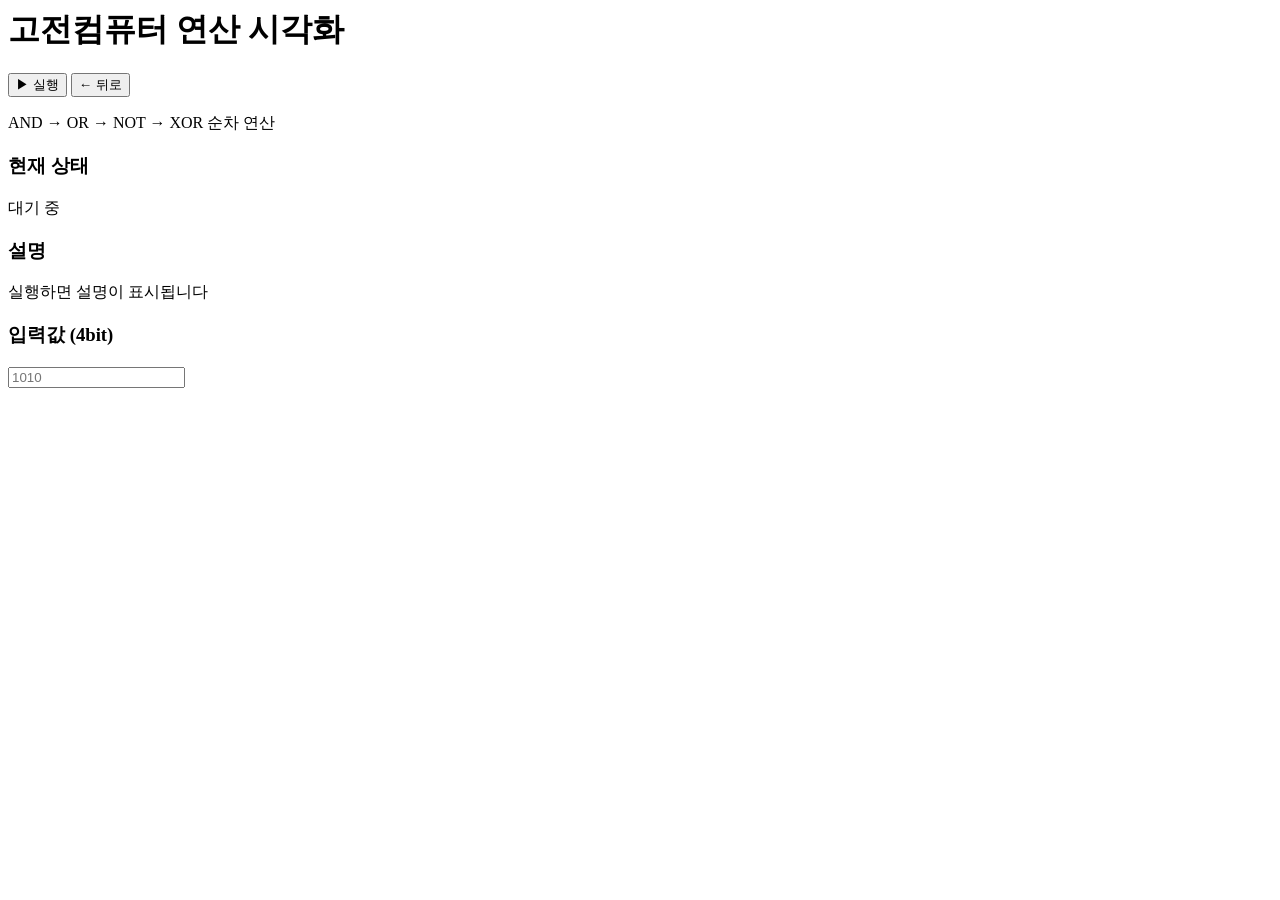
==== classical.html @ dd5c7c4c "Create classical.html" ====
<html lang="ko">

<head>
<meta charset="UTF-8">
<meta name="viewport" content="width=device-width, initial-scale=1.0">
<title>고전컴퓨터 시각화</title>

<link rel="stylesheet" href="classical.css">
  
<script src="classical.js"></script>
</head>

<body>

<main class="wrap">

    <header class="header">
        <div class="title-row">
            <h1>고전컴퓨터 연산 시각화</h1>
            <button id="runBtn">▶ 실행</button>
          <button id="backBtn">← 뒤로</button>
       
          
        </div>
        <p>AND → OR → NOT → XOR 순차 연산</p>
    </header>

    <section class="panel">

        <!-- 회로 -->
        <div class="circuit" id="circuit"></div>

        <!-- 설명 패널 -->
        <div class="side-info">

            <div class="block">
                <h3>현재 상태</h3>
                <div id="state">대기 중</div>
            </div>

            <div class="block">
                <h3>설명</h3>
                <div id="desc">실행하면 설명이 표시됩니다</div>
            </div>

            <div class="block">
                <h3>입력값 (4bit)</h3>
                <input id="inputValue" maxlength="4" placeholder="1010">
            </div>

        </div>

    </section>

</main>


</body>

</html>
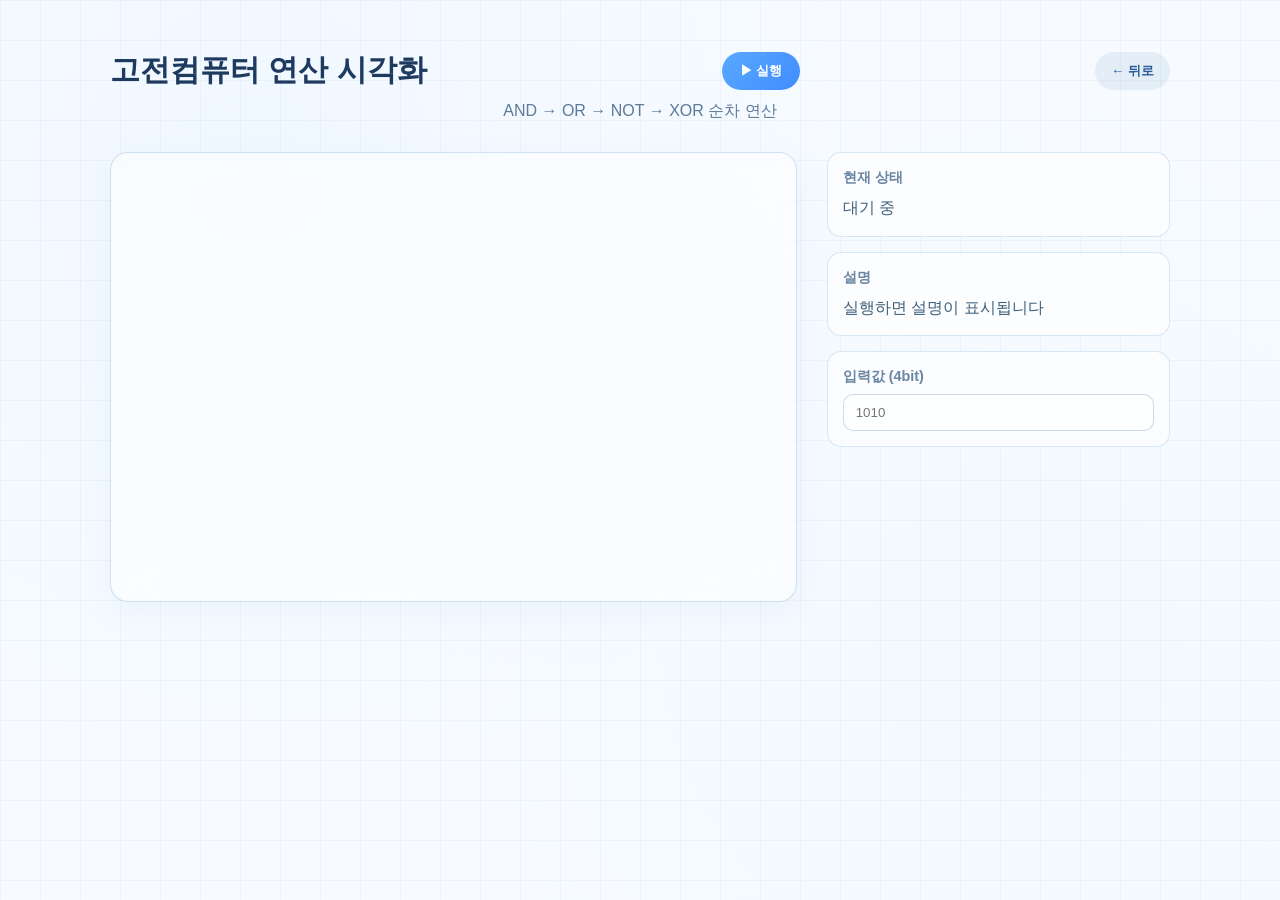
==== commit 22895ad6: "Update classical.html" ====
--- a/classical.html
+++ b/classical.html
@@ -6,7 +6,6 @@
 <title>고전컴퓨터 시각화</title>
 
 <link rel="stylesheet" href="classical.css">
-  
 <script src="classical.js"></script>
 </head>
 
--- a/classical.css
+++ b/classical.css
@@ -0,0 +1,259 @@
+/* =========================
+   기본
+========================= */
+
+* {
+    margin: 0;
+    padding: 0;
+    box-sizing: border-box;
+}
+
+body {
+    font-family: "Pretendard", "Noto Sans KR", sans-serif;
+
+    min-height: 100vh;
+
+    display: flex;
+    justify-content: center;
+
+    /* 🌤 하늘색 배경 + 격자 */
+    background-color: #f7fbff;
+
+    background-image:
+        radial-gradient(circle at 20% 20%, rgba(120,190,255,.06), transparent 50%),
+radial-gradient(circle at 80% 70%, rgba(160,210,255,.05), transparent 55%),
+linear-gradient(rgba(180,190,210,.12) 1px, transparent 1px),
+linear-gradient(90deg, rgba(180,190,210,.12) 1px, transparent 1px);
+
+    background-size:
+        auto,
+        auto,
+        40px 40px,
+        40px 40px;
+
+    color: #1f2f44;
+}
+
+/* =========================
+   전체
+========================= */
+
+.wrap {
+    width: 1100px;
+    padding: 50px 20px;
+}
+
+/* =========================
+   헤더
+========================= */
+
+.header {
+    text-align: center;
+    margin-bottom: 30px;
+}
+
+.title-row {
+    display: flex;
+    justify-content: space-between;
+    align-items: center;
+}
+
+.header h1 {
+    font-size: 1.9rem;
+    font-weight: 700;
+    color: #1e3a5f;
+}
+
+.header p {
+    margin-top: 10px;
+    color: #5d7a99;
+}
+
+/* =========================
+   버튼
+========================= */
+
+#runBtn {
+    padding: 10px 18px;
+    border: none;
+    border-radius: 999px;
+
+    background: linear-gradient(135deg, #5aa9ff, #3f8cff);
+    color: white;
+
+    font-weight: 700;
+    cursor: pointer;
+
+    transition: 0.25s;
+}
+
+#runBtn:hover {
+    transform: translateY(-2px);
+    box-shadow: 0 10px 25px rgba(70,140,255,0.25);
+}
+
+/* =========================
+   패널
+========================= */
+
+.panel {
+    display: grid;
+    grid-template-columns: 2fr 1fr;
+    gap: 30px;
+    align-items: start;
+}
+
+/* =========================
+   회로 (glass 느낌)
+========================= */
+
+.circuit {
+    background: rgba(255,255,255,0.55);
+    border: 1px solid rgba(140,180,220,0.4);
+
+    border-radius: 18px;
+
+    padding: 25px;
+
+    min-height: 450px;
+
+    backdrop-filter: blur(18px);
+
+    box-shadow: 0 10px 30px rgba(120,170,220,0.08);
+}
+
+/* =========================
+   노드 (게이트)
+========================= */
+
+.node {
+    width: 140px;
+    margin: 10px auto;
+
+    padding: 12px;
+
+    text-align: center;
+
+    border-radius: 12px;
+
+    background: rgba(255,255,255,0.8);
+
+    border: 2px solid rgba(90,160,255,0.6);
+
+    color: #2b5c9a;
+
+    font-weight: 700;
+
+    transition: 0.25s;
+}
+
+/* 연결선 */
+.line {
+    width: 3px;
+    height: 30px;
+
+    margin: auto;
+
+    background: rgba(120,170,220,0.5);
+
+    border-radius: 999px;
+}
+
+/* 활성 */
+.active {
+    background: #4a93ff !important;
+    color: white !important;
+    border-color: #4a93ff !important;
+
+    transform: scale(1.07);
+
+    box-shadow: 0 0 15px rgba(80,150,255,0.4);
+}
+
+/* =========================
+   사이드 패널
+========================= */
+
+.side-info {
+    display: flex;
+    flex-direction: column;
+    gap: 15px;
+}
+
+/* 블록 */
+.block {
+    background: rgba(255,255,255,0.6);
+
+    border: 1px solid rgba(150,190,230,0.35);
+
+    border-radius: 14px;
+
+    padding: 15px;
+
+    backdrop-filter: blur(14px);
+}
+
+.block h3 {
+    font-size: 0.9rem;
+    color: #6b86a3;
+    margin-bottom: 8px;
+}
+
+/* 상태/설명 */
+#state, #desc {
+    color: #3f5f7a;
+    line-height: 1.6;
+}
+
+/* =========================
+   입력
+========================= */
+
+#inputValue {
+    width: 100%;
+
+    padding: 10px 12px;
+
+    border-radius: 10px;
+
+    border: 1px solid rgba(150,180,220,0.5);
+
+    outline: none;
+
+    background: rgba(255,255,255,0.7);
+}
+
+#inputValue:focus {
+    border-color: #4a93ff;
+    box-shadow: 0 0 10px rgba(74,147,255,0.2);
+}
+
+
+
+/* 버튼 그룹 정렬 */
+.btn-group {
+    display: flex;
+    gap: 10px;
+}
+
+/* 뒤로가기 버튼 */
+#backBtn {
+    padding: 10px 16px;
+
+    border: none;
+    border-radius: 999px;
+
+    background: rgba(120,160,200,0.15);
+    color: #2b5c9a;
+
+    font-weight: 600;
+
+    cursor: pointer;
+
+    transition: 0.2s;
+}
+
+#backBtn:hover {
+    background: rgba(120,160,200,0.25);
+    transform: translateY(-2px);
+}
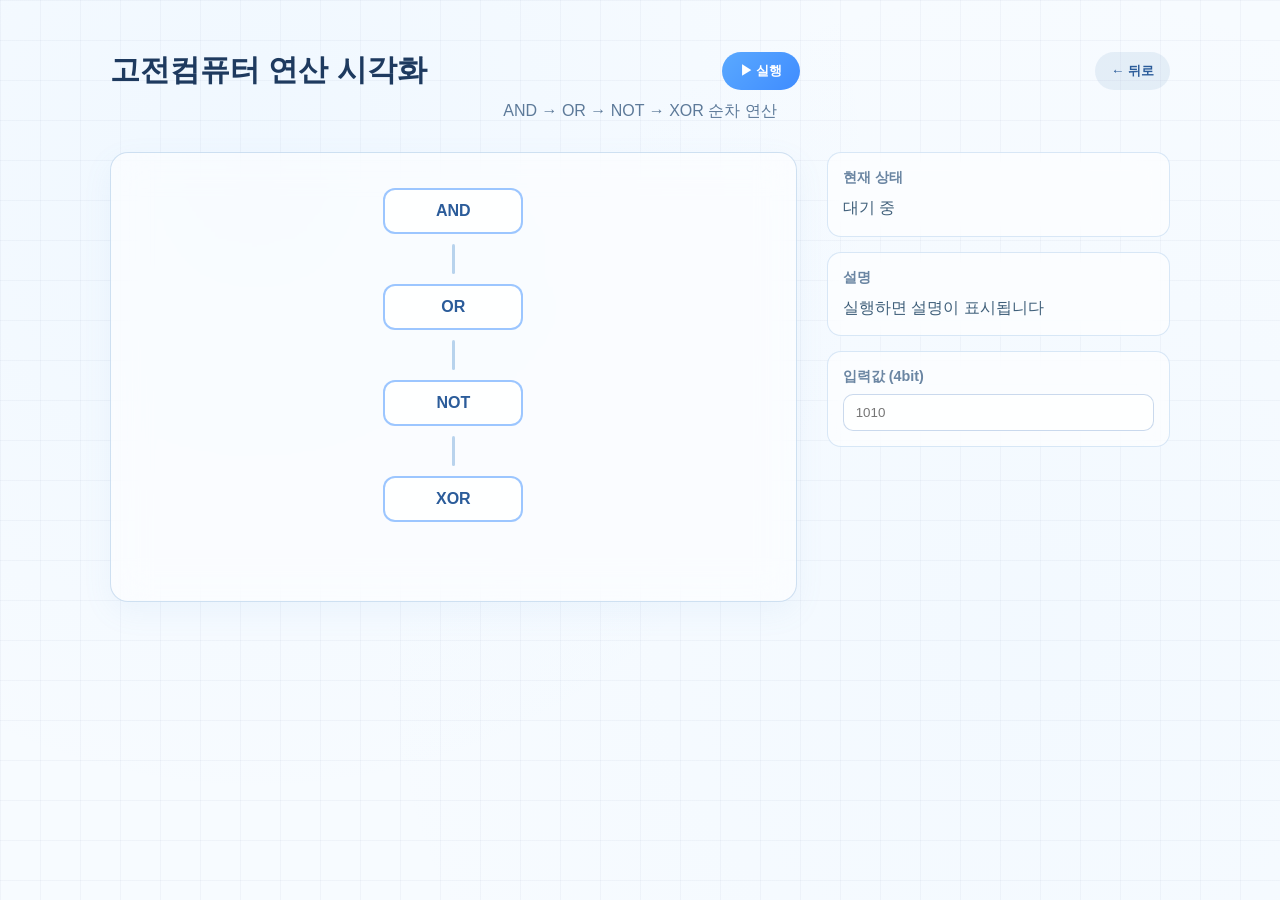
==== commit f365071c: "Update classical.html" ====
--- a/classical.html
+++ b/classical.html
@@ -1,14 +1,14 @@
 <html lang="ko">
 
 <head>
-<meta charset="UTF-8">
-<meta name="viewport" content="width=device-width, initial-scale=1.0">
-<title>고전컴퓨터 시각화</title>
+    <meta charset="UTF-8">
+    <meta name="viewport" content="width=device-width, initial-scale=1.0">
+    <title>고전컴퓨터 시각화</title>
+    <link rel="stylesheet" href="classical.css">
 
-<link rel="stylesheet" href="classical.css">
-<script src="classical.js"></script>
 </head>
 
+    
 <body>
 
 <main class="wrap">
@@ -53,6 +53,7 @@
 
 </main>
 
+<script src="classical.js"></script>
 
 </body>
 
